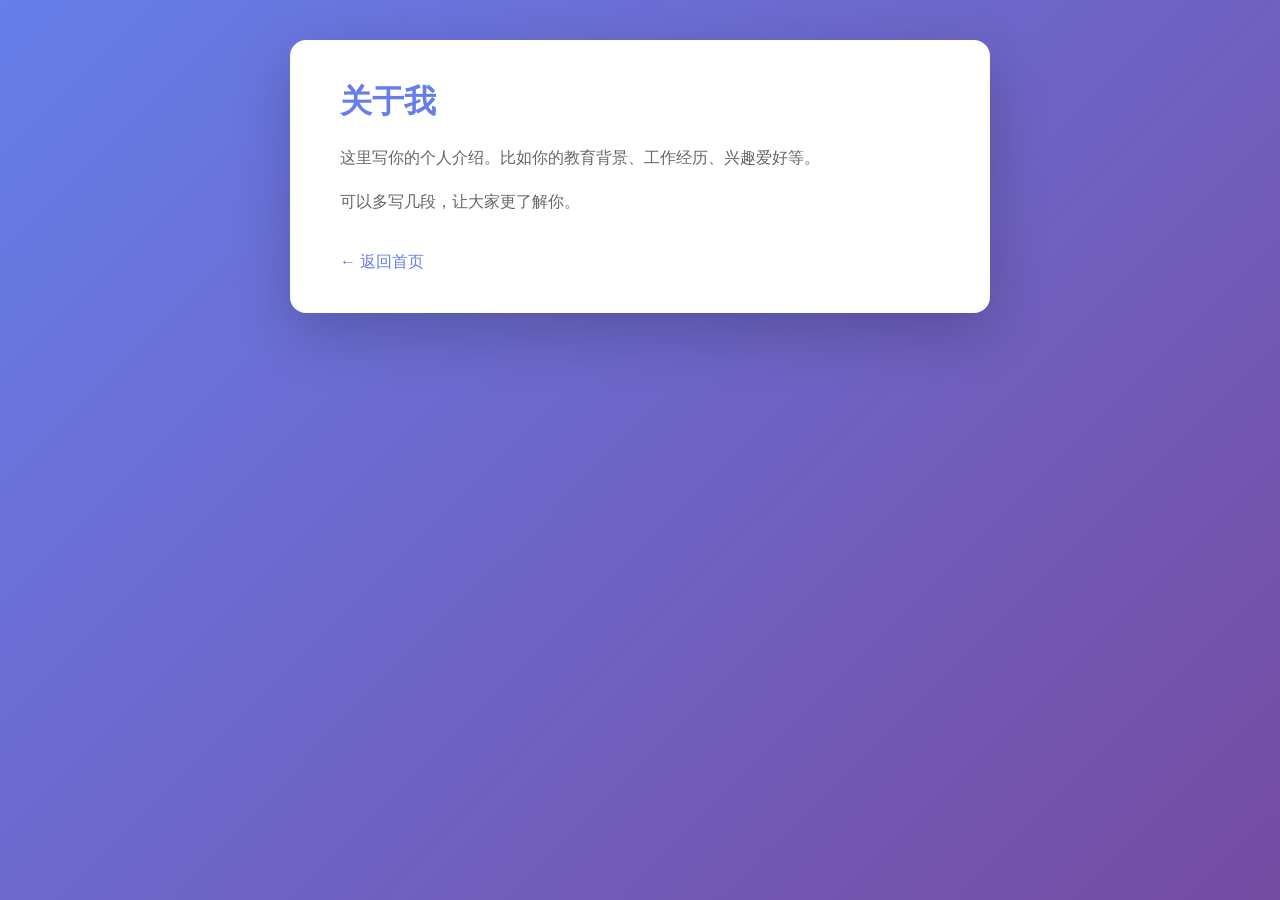
==== about.html @ 2ebb128a "Create about.html" ====
<!DOCTYPE html>
<html lang="zh-CN">
<head>
    <meta charset="UTF-8">
    <meta name="viewport" content="width=device-width, initial-scale=1.0">
    <title>关于我</title>
    <style>
        * { margin: 0; padding: 0; box-sizing: border-box; }
        body {
            font-family: "Microsoft YaHei", sans-serif;
            background: linear-gradient(135deg, #667eea 0%, #764ba2 100%);
            min-height: 100vh;
            padding: 40px 20px;
            color: #333;
        }
        .container {
            background: white;
            border-radius: 16px;
            padding: 40px 50px;
            max-width: 700px;
            margin: 0 auto;
            box-shadow: 0 20px 60px rgba(0,0,0,0.2);
        }
        h1 { color: #667eea; margin-bottom: 20px; }
        p { line-height: 1.8; color: #666; margin-bottom: 15px; }
        .back { display: inline-block; margin-top: 20px; color: #667eea; text-decoration: none; }
        .back:hover { text-decoration: underline; }
    </style>
</head>
<body>
    <div class="container">
        <h1>关于我</h1>
        <p>这里写你的个人介绍。比如你的教育背景、工作经历、兴趣爱好等。</p>
        <p>可以多写几段，让大家更了解你。</p>
        <a href="index.html" class="back">← 返回首页</a>
    </div>
</body>
</html>
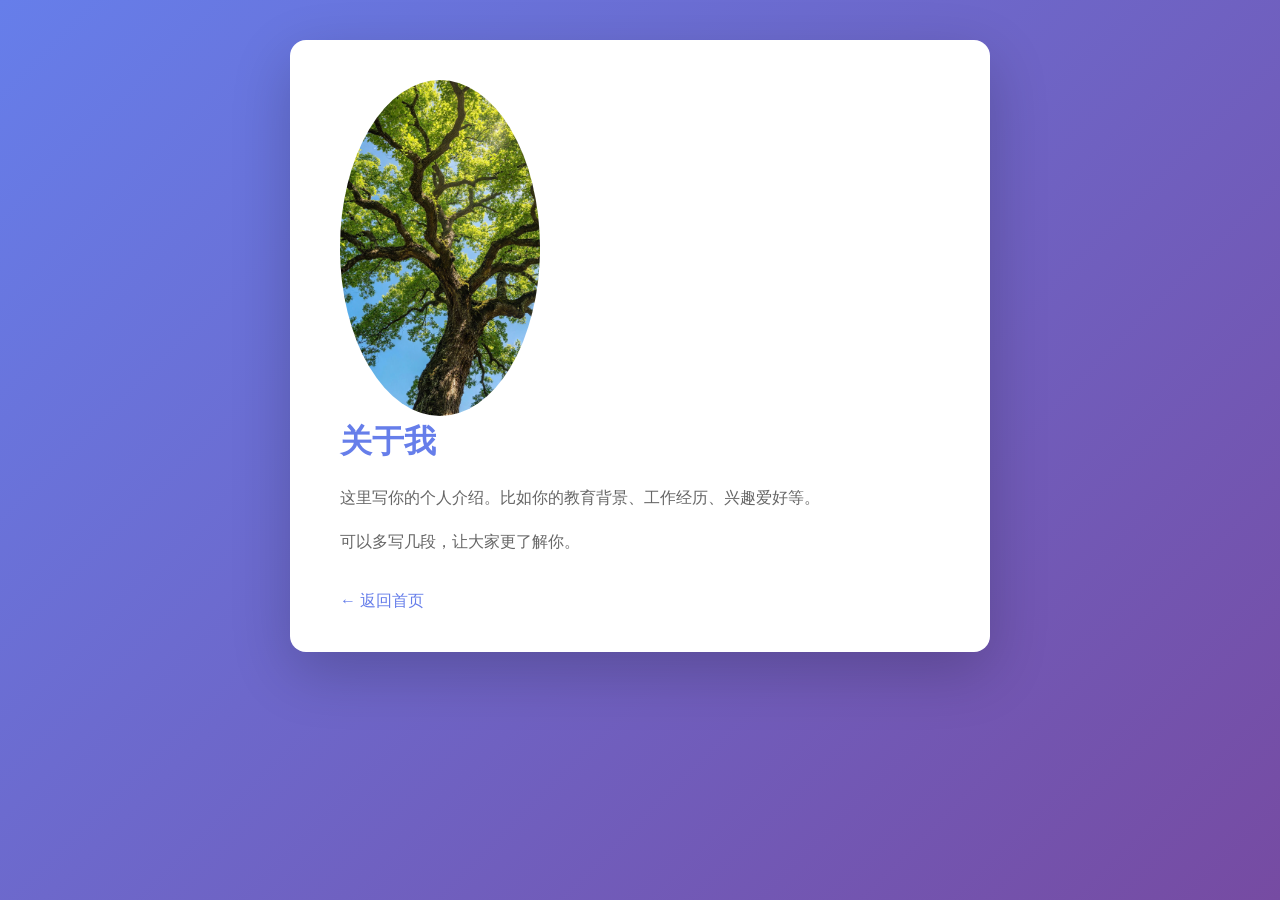
==== commit 5e884eae: "Update about.html" ====
--- a/about.html
+++ b/about.html
@@ -29,6 +29,7 @@
 </head>
 <body>
     <div class="container">
+        <img src="photo.jpg" alt="我的照片" style="width: 200px; border-radius: 50%;">
         <h1>关于我</h1>
         <p>这里写你的个人介绍。比如你的教育背景、工作经历、兴趣爱好等。</p>
         <p>可以多写几段，让大家更了解你。</p>
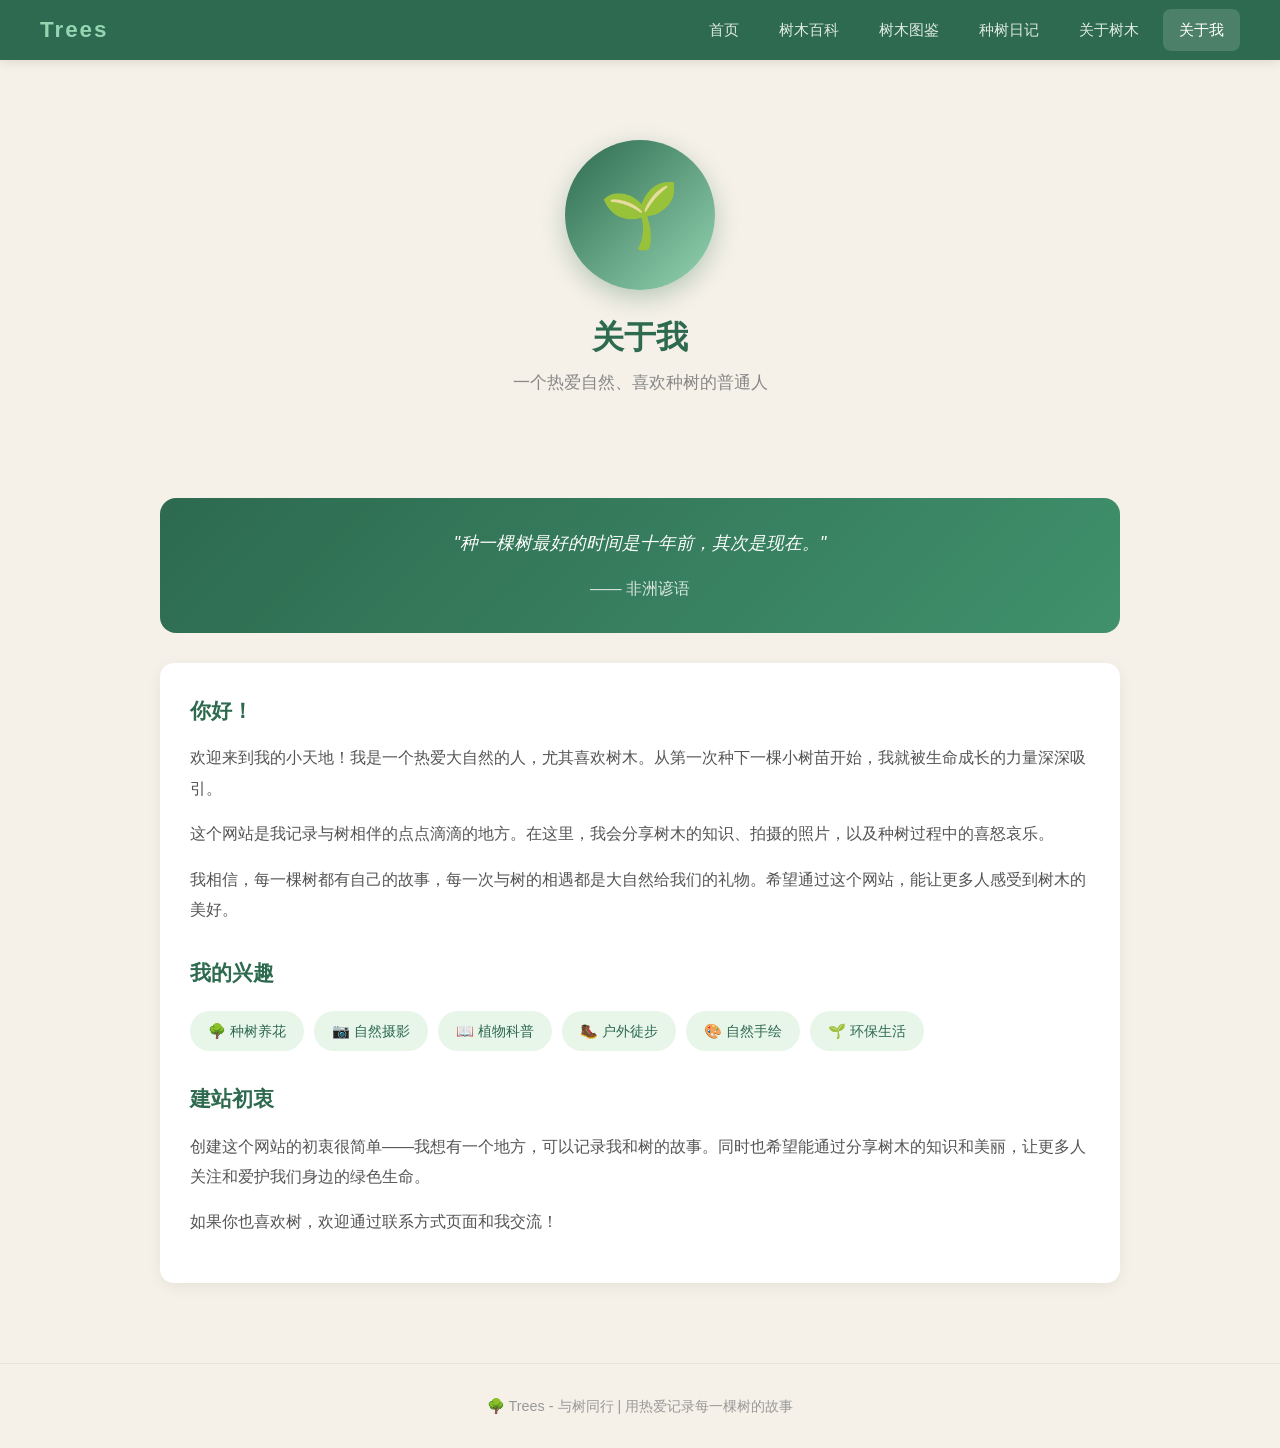
==== commit e35fcc5e: "Add files via upload" ====
--- a/about.html
+++ b/about.html
@@ -3,37 +3,123 @@
 <head>
     <meta charset="UTF-8">
     <meta name="viewport" content="width=device-width, initial-scale=1.0">
-    <title>关于我</title>
+    <title>关于我 - Trees</title>
+    <link rel="icon" type="image/png" href="favicon.png">
+    <link rel="stylesheet" href="styles.css">
     <style>
-        * { margin: 0; padding: 0; box-sizing: border-box; }
-        body {
-            font-family: "Microsoft YaHei", sans-serif;
-            background: linear-gradient(135deg, #667eea 0%, #764ba2 100%);
-            min-height: 100vh;
-            padding: 40px 20px;
-            color: #333;
+        .about-hero {
+            text-align: center;
+            padding: 40px 0;
         }
-        .container {
+        .avatar-placeholder {
+            width: 150px;
+            height: 150px;
+            border-radius: 50%;
+            background: linear-gradient(135deg, #2D6A4F, #95D5B2);
+            display: flex;
+            align-items: center;
+            justify-content: center;
+            font-size: 4em;
+            margin: 0 auto 20px;
+            box-shadow: 0 8px 25px rgba(45,106,79,0.3);
+        }
+        .about-content {
             background: white;
+            border-radius: 14px;
+            padding: 30px;
+            box-shadow: 0 4px 15px rgba(0,0,0,0.06);
+        }
+        .about-content h2 {
+            color: #2D6A4F;
+            margin-bottom: 15px;
+            font-size: 1.3em;
+        }
+        .about-content p {
+            color: #555;
+            line-height: 1.9;
+            margin-bottom: 15px;
+        }
+        .interests {
+            display: flex;
+            gap: 10px;
+            flex-wrap: wrap;
+            margin-top: 20px;
+        }
+        .interest-tag {
+            padding: 8px 18px;
+            background: #E8F5E9;
+            color: #2D6A4F;
+            border-radius: 20px;
+            font-size: 0.9em;
+        }
+        .quote-box {
+            background: linear-gradient(135deg, #2D6A4F, #40916C);
+            color: white;
             border-radius: 16px;
-            padding: 40px 50px;
-            max-width: 700px;
-            margin: 0 auto;
-            box-shadow: 0 20px 60px rgba(0,0,0,0.2);
+            padding: 30px;
+            margin: 30px 0;
+            text-align: center;
+            font-style: italic;
+            font-size: 1.1em;
+            line-height: 1.8;
         }
-        h1 { color: #667eea; margin-bottom: 20px; }
-        p { line-height: 1.8; color: #666; margin-bottom: 15px; }
-        .back { display: inline-block; margin-top: 20px; color: #667eea; text-decoration: none; }
-        .back:hover { text-decoration: underline; }
+        .quote-box .author {
+            margin-top: 15px;
+            font-style: normal;
+            font-size: 0.9em;
+            opacity: 0.8;
+        }
     </style>
 </head>
 <body>
-    <div class="container">
-        <img src="photo.jpg" alt="我的照片" style="width: 200px; border-radius: 50%;">
-        <h1>关于我</h1>
-        <p>这里写你的个人介绍。比如你的教育背景、工作经历、兴趣爱好等。</p>
-        <p>可以多写几段，让大家更了解你。</p>
-        <a href="index.html" class="back">← 返回首页</a>
+    <div class="navbar">
+        <div class="logo"> <span>Trees</span></div>
+        <nav>
+            <a href="index.html">首页</a>
+            <a href="wiki.html">树木百科</a>
+            <a href="gallery.html">树木图鉴</a>
+            <a href="blog.html">种树日记</a>
+            <a href="about-trees.html">关于树木</a>
+            <a href="about.html" class="active">关于我</a>
+        </nav>
+    </div>
+
+    <div class="page-container">
+        <div class="about-hero">
+            <div class="avatar-placeholder">🌱</div>
+            <h1 class="page-title" style="margin-bottom: 5px;">关于我</h1>
+            <p class="page-subtitle">一个热爱自然、喜欢种树的普通人</p>
+        </div>
+
+        <div class="quote-box">
+            "种一棵树最好的时间是十年前，其次是现在。"
+            <div class="author">—— 非洲谚语</div>
+        </div>
+
+        <div class="about-content">
+            <h2> 你好！</h2>
+            <p>欢迎来到我的小天地！我是一个热爱大自然的人，尤其喜欢树木。从第一次种下一棵小树苗开始，我就被生命成长的力量深深吸引。</p>
+            <p>这个网站是我记录与树相伴的点点滴滴的地方。在这里，我会分享树木的知识、拍摄的照片，以及种树过程中的喜怒哀乐。</p>
+            <p>我相信，每一棵树都有自己的故事，每一次与树的相遇都是大自然给我们的礼物。希望通过这个网站，能让更多人感受到树木的美好。</p>
+
+            <h2 style="margin-top: 30px;"> 我的兴趣</h2>
+            <div class="interests">
+                <span class="interest-tag">🌳 种树养花</span>
+                <span class="interest-tag">📷 自然摄影</span>
+                <span class="interest-tag">📖 植物科普</span>
+                <span class="interest-tag">🥾 户外徒步</span>
+                <span class="interest-tag">🎨 自然手绘</span>
+                <span class="interest-tag">🌱 环保生活</span>
+            </div>
+
+            <h2 style="margin-top: 30px;"> 建站初衷</h2>
+            <p>创建这个网站的初衷很简单——我想有一个地方，可以记录我和树的故事。同时也希望能通过分享树木的知识和美丽，让更多人关注和爱护我们身边的绿色生命。</p>
+            <p>如果你也喜欢树，欢迎通过联系方式页面和我交流！</p>
+        </div>
+    </div>
+
+    <div class="footer">
+        <p>🌳 Trees - 与树同行 | 用热爱记录每一棵树的故事</p>
     </div>
 </body>
 </html>
--- a/styles.css
+++ b/styles.css
@@ -0,0 +1,139 @@
+/* ===== 全局样式 ===== */
+* { margin: 0; padding: 0; box-sizing: border-box; }
+
+body {
+    font-family: "Microsoft YaHei", "PingFang SC", sans-serif;
+    background: #F5F1E8;
+    color: #333;
+    line-height: 1.7;
+}
+
+a { text-decoration: none; color: inherit; }
+
+/* ===== 导航栏 ===== */
+.navbar {
+    background: #2D6A4F;
+    padding: 0 40px;
+    display: flex;
+    align-items: center;
+    justify-content: space-between;
+    height: 60px;
+    position: sticky;
+    top: 0;
+    z-index: 100;
+    box-shadow: 0 2px 10px rgba(0,0,0,0.1);
+}
+.navbar .logo {
+    color: white;
+    font-size: 1.4em;
+    font-weight: bold;
+    letter-spacing: 2px;
+}
+.navbar .logo span { color: #95D5B2; }
+.navbar nav { display: flex; gap: 8px; }
+.navbar nav a {
+    color: rgba(255,255,255,0.85);
+    padding: 8px 16px;
+    border-radius: 8px;
+    font-size: 0.95em;
+    transition: all 0.3s;
+}
+.navbar nav a:hover, .navbar nav a.active {
+    background: rgba(255,255,255,0.15);
+    color: white;
+}
+
+/* ===== 页面容器 ===== */
+.page-container {
+    max-width: 1000px;
+    margin: 0 auto;
+    padding: 40px 20px;
+}
+
+/* ===== 页面标题 ===== */
+.page-title {
+    font-size: 2em;
+    color: #2D6A4F;
+    margin-bottom: 8px;
+}
+.page-subtitle {
+    color: #888;
+    font-size: 1.05em;
+    margin-bottom: 30px;
+}
+
+/* ===== 卡片 ===== */
+.card {
+    background: white;
+    border-radius: 14px;
+    padding: 28px;
+    margin-bottom: 20px;
+    box-shadow: 0 4px 15px rgba(0,0,0,0.06);
+    transition: transform 0.2s, box-shadow 0.2s;
+}
+.card:hover {
+    transform: translateY(-3px);
+    box-shadow: 0 8px 25px rgba(0,0,0,0.1);
+}
+.card h3 {
+    color: #2D6A4F;
+    font-size: 1.2em;
+    margin-bottom: 8px;
+}
+.card p {
+    color: #666;
+    line-height: 1.7;
+}
+
+/* ===== 标签 ===== */
+.tag {
+    display: inline-block;
+    font-size: 0.8em;
+    padding: 3px 12px;
+    border-radius: 12px;
+    margin: 3px 4px 3px 0;
+}
+.tag-green { background: #E8F5E9; color: #2D6A4F; }
+.tag-brown { background: #FFF3E0; color: #8B6914; }
+.tag-yellow { background: #FFFDE7; color: #9E8C2A; }
+.tag-pink { background: #FCE4EC; color: #C2185B; }
+
+/* ===== 网格布局 ===== */
+.grid-2 {
+    display: grid;
+    grid-template-columns: repeat(2, 1fr);
+    gap: 20px;
+}
+.grid-3 {
+    display: grid;
+    grid-template-columns: repeat(3, 1fr);
+    gap: 20px;
+}
+@media (max-width: 700px) {
+    .grid-2, .grid-3 { grid-template-columns: 1fr; }
+}
+
+/* ===== 按钮 ===== */
+.btn {
+    display: inline-block;
+    padding: 10px 24px;
+    background: #2D6A4F;
+    color: white;
+    border-radius: 10px;
+    font-size: 0.95em;
+    transition: background 0.3s;
+    border: none;
+    cursor: pointer;
+}
+.btn:hover { background: #40916C; }
+
+/* ===== 页脚 ===== */
+.footer {
+    text-align: center;
+    padding: 30px;
+    color: #999;
+    font-size: 0.9em;
+    border-top: 1px solid #e8e4dc;
+    margin-top: 40px;
+}
+.footer a { color: #2D6A4F; }
